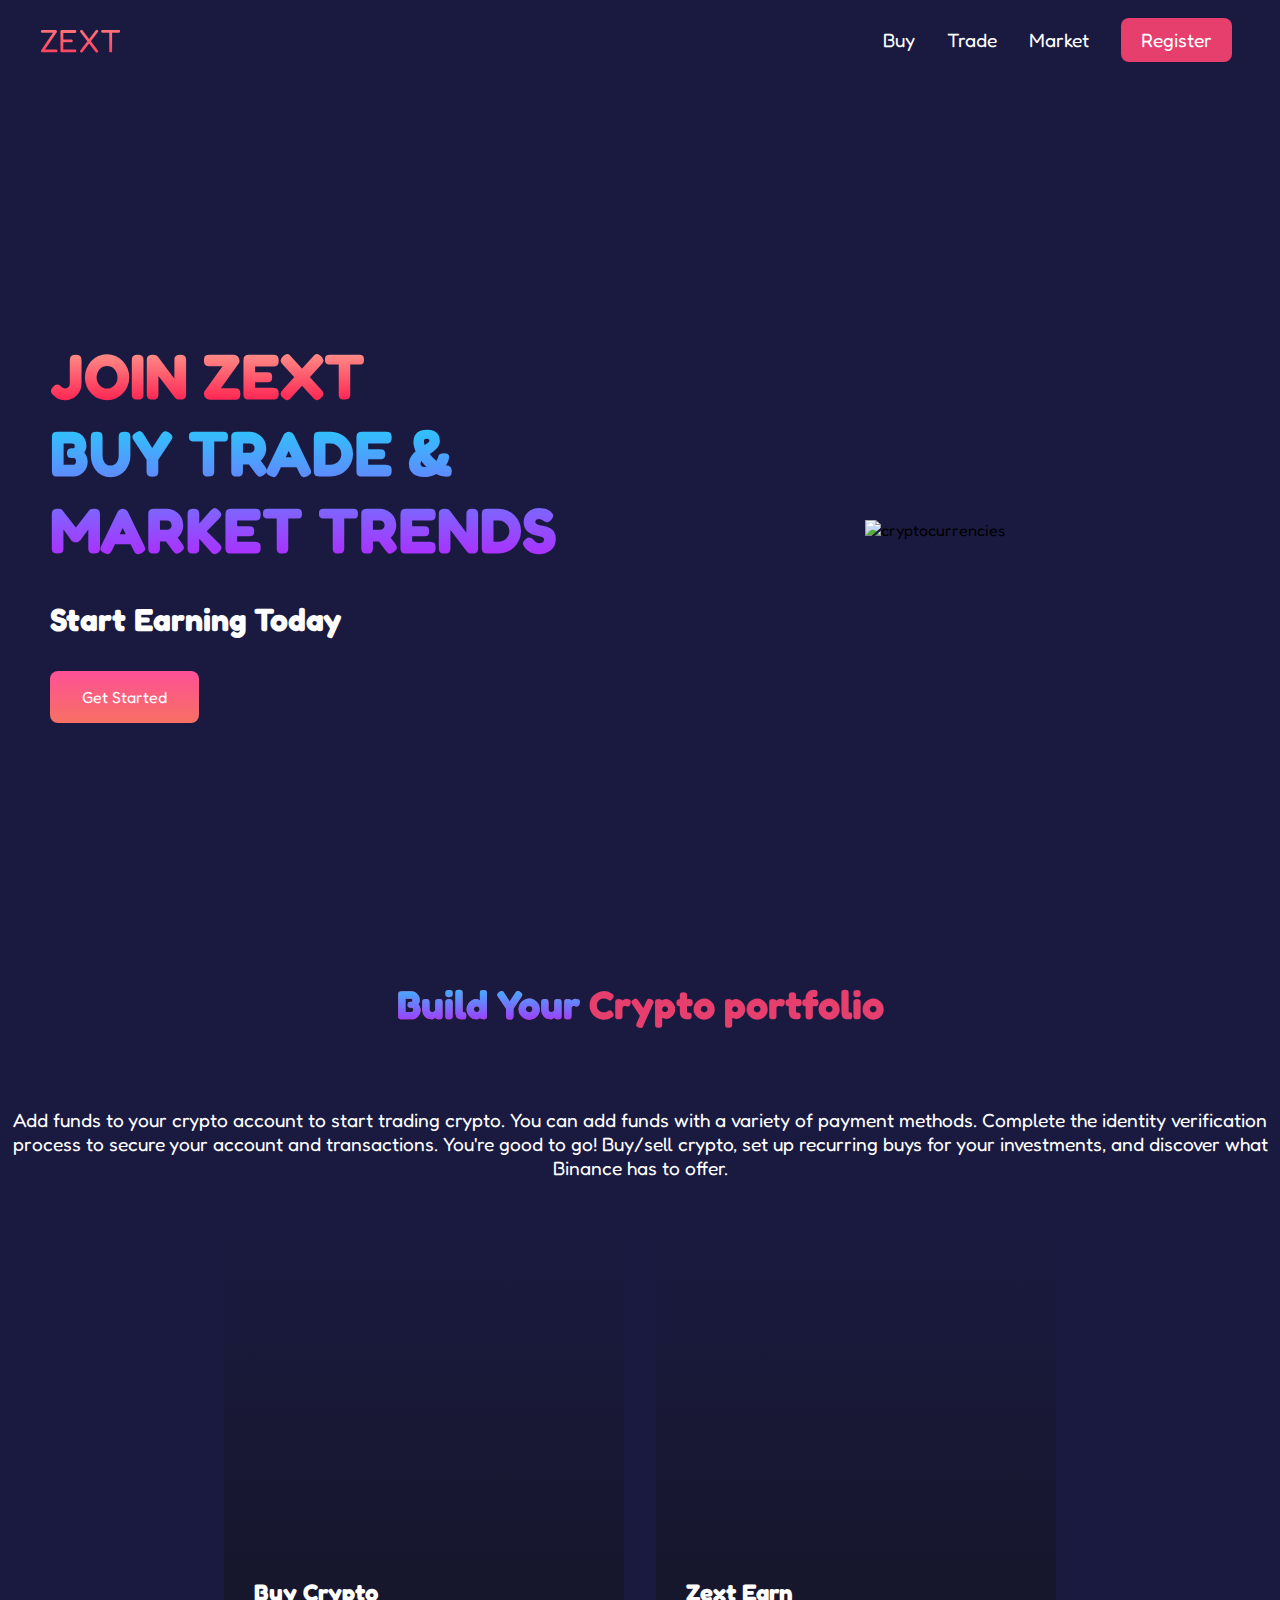
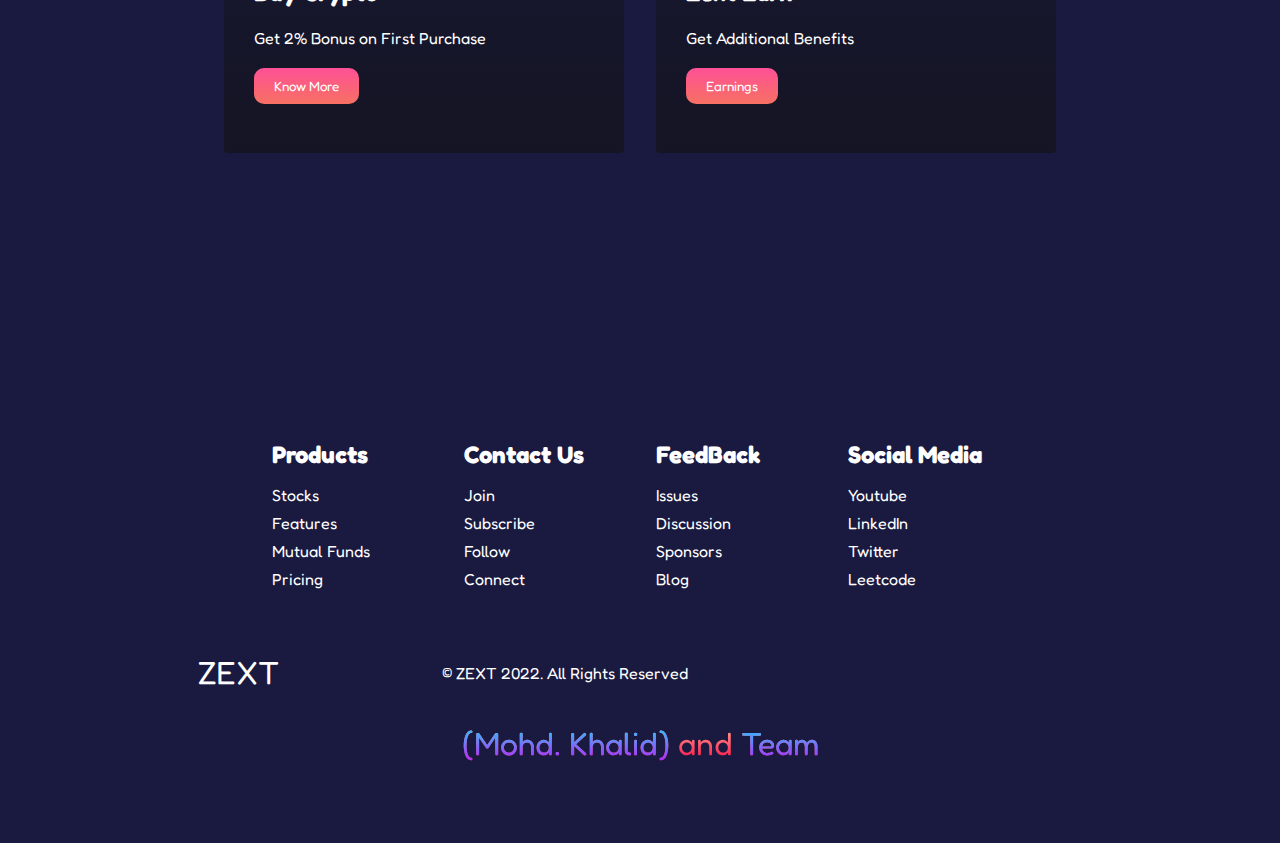
==== index.html @ 1b7ede98 "Updated Footer" ====
<!DOCTYPE html>
<html lang="en">
  <head>
    <meta charset="UTF-8" />
    <meta http-equiv="X-UA-Compatible" content="IE=edge" />
    <meta name="viewport" content="width=device-width, initial-scale=1.0"
    />
    <meta name="description" content="Zext Website made by Mohd. Khalid using HTML5, CSS3, Javascript, Fontawesome and Bootstrap.">
    <link rel="shortcut icon" href="img/myIcon.ico" type="image/x-icon">  
    <link rel="stylesheet" href="styles/styles.css" />
    <link
      rel="stylesheet"
      href="https://cdnjs.cloudflare.com/ajax/libs/font-awesome/6.1.1/css/all.min.css"
      integrity="sha512-KfkfwYDsLkIlwQp6LFnl8zNdLGxu9YAA1QvwINks4PhcElQSvqcyVLLD9aMhXd13uQjoXtEKNosOWaZqXgel0g=="
      crossorigin="anonymous"
      referrerpolicy="no-referrer"
    />
    <title>ZEXT |WEBSITE| made by using HTML5, CSS3, Javascript</title>
  </head>
  <body>
    <nav class="navbar">
      <div class="navbar_container">
        <a href="#footer_logo" id="navbar_logo"><i class="fas fa-gem"></i>ZEXT</a>
        <div class="navbar_toggle" id="mobile_menu">
          <span class="bar"></span>
          <span class="bar"></span>
          <span class="bar"></span>
        </div>
        <ul class="navbar_menu">
          <li class="navbar_item">
            <a href="index.html" class="navbar_links"> Buy </a>
          </li>
          <li class="navbar_item">
            <a href="about.html" class="navbar_links"> Trade </a>
          </li>
          <li class="navbar_item">
            <a href="products.html" class="navbar_links"> Market </a>
          </li>
          <li class="navbar_btn">
            <a href="sign_up.html" class="btn"> Register </a>
          </li>
        </ul>
      </div>
    </nav>

    <!-- Hero Section -->
    <div class="main">
      <div class="main_container">
        <div class="main_content">
          <h1>
            JOIN ZEXT
          </h1>
          <h2>BUY TRADE & MARKET TRENDS</h2>
          <p>Start Earning Today</p>
          <button class="main_btn"><a href="sign_up.html" target="_blank">Get Started</a></button>
        </div>
        <div class="main_img_container">
          <img src="img/portfolio-display.svg" alt="cryptocurrencies" id="main_img">
        </div>
      </div>
    </div>

    <!-- Service Section -->
    <div class="services">
      <h1><span class="name">Build Your   </span>Crypto portfolio </h1>
      <p class="para">Add funds to your crypto account to start trading crypto. You can add funds with a variety of payment methods. Complete the identity verification process to secure your account and transactions. You're good to go! Buy/sell crypto, set up recurring buys for your investments, and discover what Binance has to offer.</p>
      <div class="services_container">
        <div class="services_card">
          <h2>Buy Crypto</h2>
          <p>Get 2% Bonus on First Purchase</p>
          <button>
            <a
              href="#"
              class="know"
              >Know More</a
            >
          </button>
        </div>
        <div class="services_card">
          <h2>Zext Earn</h2>
          <p>Get Additional Benefits</p>
          <button>
            <a
              href="about.html"
              class="know"
              >Earnings</a
            >
          </button>
        </div>
      </div>
    </div>

    <!-- footer Section -->

    <footer>
      <div class="footer_container">
        <div class="footer_links">
          <div class="footer_links_wrapper">
            <div class="footer_links_items">
              <h2 class="team">Products</h2>
              <a
                href="https://in.linkedin.com/in/mohd-khalid-aa41a9148?trk=profile-badge"
                target="_blank"
                >Stocks</a
              >
              <a href="/" target="_blank">Features</a>
              <a href="/" target="_blank">Mutual Funds</a>
              <a href="/" target="_blank">Pricing</a>
            </div>
            <div class="footer_links_items">
              <h2>Contact Us</h2>
              <a href="https://leetcode.com/Khalidcodes19/" target="_blank"
                >Join</a
              >
              <a
                href="https://www.youtube.com/channel/UCZ1AitLCQqGqWTvPZi175YA"
                target="_blank"
                >Subscribe</a
              >
              <a href="https://twitter.com/home" target="_blank">Follow</a>
              <a
                href="https://in.linkedin.com/in/mohd-khalid-aa41a9148?trk=profile-badge"
                target="_blank"
                >Connect</a
              >
            </div>
          </div>
          <div class="footer_links_wrapper">
            <div class="footer_links_items">
              <h2>FeedBack</h2>
              <a href="https://twitter.com/home" target="_blank">Issues</a>
              <a href="https://leetcode.com/Khalidcodes19/" target="_blank"
                >Discussion</a
              >
              <a
                href="https://www.youtube.com/channel/UCZ1AitLCQqGqWTvPZi175YA"
                target="_blank"
                >Sponsors</a
              >
              <a
                href="https://in.linkedin.com/in/mohd-khalid-aa41a9148?trk=profile-badge"
                target="_blank"
                >Blog</a
              >
            </div>
            <div class="footer_links_items">
              <h2 class="sc">Social Media</h2>
              <a
                href="https://www.youtube.com/channel/UCZ1AitLCQqGqWTvPZi175YA"
                target="_blank"
                >Youtube</a
              >
              <a
                href="https://in.linkedin.com/in/mohd-khalid-aa41a9148?trk=profile-badge"
                target="_blank"
                >LinkedIn</a
              >
              <a
                href="https://twitter.com/home"
                class="social_icon_link"
                target="_blank"
                >Twitter</a
              >
              <a href="https://leetcode.com/Khalidcodes19/" target="_blank"
                >Leetcode</a
              >
            </div>
          </div>
        </div>
        <div class="social_media">
          <div class="social_media_wrap">
            <div>
              <a href="#" id="footer_logo"><i class="fas fa-gem"></i>ZEXT</a>
            </div>
            <p class="website_rights">© ZEXT 2022. All Rights Reserved</p>
            <div class="social_icons">
              <a
                href="https://www.youtube.com/channel/UCZ1AitLCQqGqWTvPZi175YA"
                class="social_icon_link"
                target="_blank"
              >
                <i class="fab fa-youtube fa-2x"></i>
              </a>
              <a
                href="https://in.linkedin.com/in/mohd-khalid-aa41a9148?trk=profile-badge"
                class="social_icon_link"
                target="_blank"
              >
                <i class="fab fa-linkedin fa-2x"></i> </a
              ><a
                href="https://twitter.com/home"
                class="social_icon_link"
                target="_blank"
              >
                <i class="fab fa-twitter fa-2x"></i> </a
              ><a
                href="https://leetcode.com/Khalidcodes19/"
                target="_blank"
                class="social_icon_link"
              >
                <i class="fa-solid fa-code fa-2x"></i>
              </a>
            </div>
          </div>
        </div>
        <p id="made_by">
          <a href="#"
            ><span class="auto_type"></span>
            <span class="name">(Mohd. Khalid)</span> and
            <span class="type name">Team</span></a
          >
        </p>
      </div>
    </footer>
  </body>
  <script src="scripts/app.js"></script>
  <script src="https://cdn.jsdelivr.net/npm/typed.js@2.0.12"></script>
  <script>
    var typed = new Typed(".auto_type", {
      strings: ["Developed By", "Designed By"],
      typeSpeed: 80,
      backSpeed: 80,
      loop: true,
    });
  </script>
</html>
---- styles/styles.css ----
@import url("https://fonts.googleapis.com/css2?family=Fredoka&display=swap");

* {
  margin: 0;
  padding: 0;
  box-sizing: border-box;
  font-family: "Fredoka", sans-serif;
}

:root {
  --color-bacground: #1a1a40;
  --color-white: #fff;
  --color-logo: #c74b50;
  --color-section: #e63e6d;
  --color-buttonHover: #b42b51;
  --color-linksHover: #e63e6d;
  --color_mobileNavBg: #0f044c;
  --color-btnHover: #4837ff;
}


html::-webkit-scrollbar{
  width: 1em;
}

html::-webkit-scrollbar-track{
  background: #665ae7;
  border-radius: 100vw;
  margin-block: 0.5em;
}

html::-webkit-scrollbar-thumb{
  background: hwb(245 35% 9%);
  border: 0.25em solid #0f044c;
  border-radius: 100vw;
}

html::-webkit-scrollbar-thumb:hover {
  background: #1a1a40;
}


@supports (scrollbar-color: hwb(245 35% 9%) #4837ff){
  *{
    scrollbar-color: hwb(245 35% 9%) #4837ff;
    scrollbar-width: thin;
  }
}


html{
  scroll-behavior: smooth;
}


body {
  overflow-x: hidden;

}


.navbar {
  background-color: var(--color-bacground);
  height: 5rem;
  display: flex;
  justify-content: center;
  align-items: center;
  font-size: 1.2rem;
  position: sticky;
  top: 0;
  z-index: 999;
}

.navbar_container {
  display: flex;
  justify-content: space-between;
  height: 5rem;
  z-index: 1;
  width: 100%;
  max-width: 1300px;
  margin: 0 auto;
  padding: 0 2rem;
}

#navbar_logo {
  background: var(--color-logo);
  background-image: linear-gradient(to top, #ff0844 0%, #ffb199 100%);
  -webkit-background-clip: text;
  -moz-background-clip: text;
  -webkit-text-fill-color: transparent;
  -moz-text-fill-color: transparent;
  display: flex;
  align-items: center;
  cursor: pointer;
  text-decoration: none;
  font-size: 2rem;
}

.fa-gem {
  margin-right: 0.5rem;
}


.navbar_menu {
  display: flex;
  align-items: center;
  list-style: none;
  text-align: center;
}

.navbar_items {
  height: 5rem;
}

.navbar_links {
  color: var(--color-white);
  display: flex;
  align-items: center;
  justify-content: center;
  text-decoration: none;
  padding: 0 1rem;
  height: 100%;
}

.navbar_btn {
  display: flex;
  justify-content: center;
  align-items: center;
  padding: 0 1rem;
  width: 100%;
}

.btn {
  display: flex;
  justify-content: center;
  align-items: center;
  text-decoration: none;
  padding: 10px 20px;
  height: 100%;
  width: 100%;
  border: none;
  border-radius: 8px;
  outline: none;
  background: var(--color-section);
  color: var(--color-white);
}

.btn:hover {
  background: var(--color-buttonHover);
  transition: all 0.4s ease-in-out;
  color: var(--color-btnHover);
}

.navbar_links:hover {
  color: var(--color-linksHover);
  transition: all 0.3s ease-in;
}

/* Mobile Version */

@media screen and (max-width: 960px) {
  .navbar_container {
    display: flex;
    justify-content: space-between;
    height: 5rem;
    z-index: 1;
    width: 100%;
    max-width: 1300px;
    padding: 0;
  }

  .navbar_menu {
    display: flex;
    flex-direction: column;
    justify-content: center;
    text-align: center;
    margin: 0;
    width: 100%;
    position: absolute;
    top: -1000px;
    opacity: 0;
    transition: all 0.5s ease-in;
    height: 50vh;
    z-index: -1;
    background: var(--color_mobileNavBg);
  }

  .navbar_menu.active {
    top: 100%;
    opacity: 1;
    transition: all 0.5s ease-out;
    z-index: 99;
    height: 60vh;
    font-size: 1.6rem;
  }

  #navbar_logo {
    padding-left: 2rem;
  }

  .navbar_toggle .bar {
    width: 2rem;
    height: 0.3rem;
    margin: 0.3rem 1rem;
    transition: all 0.5s ease-in-out;
    background: var(--color-white);
  }

  .navbar_item {
    width: 100%;
  }

  .navbar_links {
    text-align: center;
    padding: 2rem;
    width: 100%;
    display: table;
  }

  #mobile_menu {
    position: absolute;
    top: 20%;
    right: 5%;
    transform: translate(5%, 20%);
  }

  .navbar_btn {
    padding-bottom: 2rem;
  }

  .btn {
    display: flex;
    justify-content: center;
    align-items: center;
    width: 80%;
    height: 5rem;
    margin: 0;
    border-radius: 20px;
  }

  /* Creating Hamburger menu(Bars) */

  .navbar_toggle .bar {
    display: block;
    cursor: pointer;
  }

  #mobile_menu.is-active .bar:nth-child(2) {
    opacity: 0;
  }
  #mobile_menu.is-active .bar:nth-child(1) {
    transform: translateY(8px) rotate(45deg);
  }
  #mobile_menu.is-active .bar:nth-child(3) {
    transform: translateY(-8px) rotate(-45deg);
  }
}

/* Hero Section */

.main {
  background-color: var(--color-bacground);
}

.main_container {
  display: grid;
  grid-template-columns: 1fr 1fr;
  align-items: center;
  justify-self: center;
  margin: 0 auto;
  height: 100vh;
  background-color: var(--color-bacground);
  z-index: 1;
  width: 100%;
  max-width: 1300px;
  padding: 0 50px;
}

.main_content h1 {
  font-size: 4rem;
  background-color: var(--color-section);
  background-image: linear-gradient(to top, #ff0844 0%, #ffb199 100%);
  background-size: 100%;
  -webkit-background-clip: text;
  -moz-background-clip: text;
  -webkit-text-fill-color: transparent;
  -moz-text-fill-color: transparent;
}

.main_content h2 {
  font-size: 4rem;
  background-color: var(--color-section);
  background-image: linear-gradient(to top, #b721ff 0%, #21d4fd 100%);
  background-size: 100%;
  -webkit-background-clip: text;
  -moz-background-clip: text;
  -webkit-text-fill-color: transparent;
  -moz-text-fill-color: transparent;
}

.main_content p {
  margin-top: 2rem;
  font-size: 2rem;
  font-weight: 700;
  color: var(--color-white);
}

.main_btn {
  font-size: 1rem;
  background-image: linear-gradient(to top, #f77062 0%, #fe5196 100%);
  padding: 1rem 2rem;
  border: none;
  border-radius: 0.5rem;
  color: var(white);
  margin-top: 2rem;
  cursor: pointer;
  position: relative;
  transition: all 0.3s;
  outline: none;
}

.main_btn a {
  position: relative;
  z-index: 2;
  color: var(--color-white);
  text-decoration: none;
}

.main_btn:after {
  position: absolute;
  content: "";
  top: 0;
  left: 0;
  width: 0;
  height: 100%;
  background: var(--color-btnHover);
  transition: all 0.35s ease-in-out;
  border-radius: 0.4rem;
}

.main_btn:hover {
  color: var(--color-white);
}

.main_btn:hover:after {
  width: 100%;
}

.main_img_container {
  text-align: center;
}

#main_img {
  height: 100%;
  width: 100%;
}

/* Section Mobile Responsive */

@media screen and (max-width: 768px) {
  .main_container {
    display: grid;
    grid-template-columns: auto;
    align-items: center;
    justify-self: center;
    width: 100%;
    margin: 0 auto;
    height: 100vh;
  }

  .main_content {
    text-align: center;
    margin-bottom: 4rem;
  }

  .main_content h1 {
    font-size: 2.5rem;
    margin: 2rem 1rem 0 0;
  }

  .main_content h2 {
    font-size: 2.2rem;
    margin: 3rem 0;

  }

  .main_content p {
    margin: 2rem 0;
    font-size: 1.5rem;
  }

}


/* For Small Screens */

@media screen and (max-width: 360px) {
  .main_content h1 {
    font-size: 2rem;
    margin: 2rem 0.1rem 0 0;
  }


  .main_content h2 {
    font-size: 1rem;
    margin: 2rem 0.1rem 0 0;
  }

  .main_content p {
    margin: 2rem 0.1rem 0 0;
    font-size: 1.5rem;
  }

  .main_btn {
    padding: 0.8rem 2rem;
    margin: 2rem 0.1rem 0 0;
  }

}


.typing{
  display: block;
  height: 4rem;
}

/* Services Section */

.services {
  background: var(--color-bacground);
  display: flex;
  flex-direction: column;
  align-items: center;
  height: 100vh;
}

.para{
  font-size: 1.2rem;
  color: var(--color-white);
  text-align: center;
  margin-bottom: 2rem;

}


#made_by{
  margin-top: 2rem;
}

#made_by a{
  font-size: 2rem;
  text-decoration: none;
  background-color: var(--color-section);
  background-image: linear-gradient(to top, #ff0844 0%, #ffb199 100%);
  background-size: 100%;
  -webkit-background-clip: text;
  -moz-background-clip: text;
  -webkit-text-fill-color: transparent;
  -moz-text-fill-color: transparent;
   
}

.name{
  background-color: var(--color-section);
  background-image: linear-gradient(to top, #b721ff 0%, #21d4fd 100%);
  background-size: 100%;
  -webkit-background-clip: text;
  -moz-background-clip: text;
  -webkit-text-fill-color: transparent;
  -moz-text-fill-color: transparent;
}

.services h1 {
  background-color: var(--color-section);
  background-image: linear-gradient(
    top right,
    #ff8177 0%,
    #ff867a 0%,
    #ff8c7f 21%,
    #f99185 52%,
    #cf556c 78%,
    #b12a5b 100%
  );
  background-size: 100%;
  margin-bottom: 5rem;
  font-size: 2.5rem;
  -webkit-background-clip: text;
  -moz-background-clip: text;
  -webkit-text-fill-color: transparent;
  -moz-text-fill-color: transparent;
}

.services_container {
  display: flex;
  justify-content: center;
  flex-wrap: wrap;
}

.services_card {
  margin: 1rem;
  height: 525px;
  width: 400px;
  border-radius: 4px;
  background-image: linear-gradient(
      to bottom,
      rgba(0, 0, 0, 0) 0%,
      rgba(17, 17, 17, 0.6) 100%
      ),
    url('/img/buy_crypto.avif');
  background-size: cover;
  position: relative;
  color: var(--color-white);

}

.services_card:nth-child(2){
    background-image: linear-gradient(
        to bottom,
        rgba(0, 0, 0, 0) 0%,
        rgba(17, 17, 17, 0.6) 100%
        ),
      url('/img/earning.avif');
}

.services_card button{
  outline: none;
  border-radius: 10px;
}

.about-img{
  margin: 1rem;
  height: 525px;
  width: 400px;
  border-radius: 4px;
  background-image: linear-gradient(
      to bottom,
      rgba(0, 0, 0, 0) 0%,
      rgba(17, 17, 17, 0.6) 100%
      ),
    url('/img/portfolio-section.png');
  background-size: cover;
  position: relative;
  color: var(--color-white);
}

.about-img:nth-child(2){
  background-image: linear-gradient(
    to bottom,
    rgba(0, 0, 0, 0) 0%,
    rgba(17, 17, 17, 0.6) 100%
    ),
  url('/img/foreground-image-dark.png');
}

.about-img button a{
  text-decoration: none;
  color: var(--color-white);
}


.crypto{
  display: grid;
  grid-template-columns: 1fr 1fr 1fr;
  width: 40rem;
  font-size: 14px;
  color: var(--color-white);
  box-shadow: 80px 5px 80px 80px var(--color-btnHover);
  border-radius: 30px;
}

.crypto img{
  width: 40px;
  margin-right: 10px;
}

.coin{
  margin: 15px 0;
}

.coin p{
  color: #f2a900;
}

.product{
  margin: 1rem;
  height: 525px;
  width: 400px;
  border-radius: 4px;
  background-image: linear-gradient(
      to bottom,
      rgba(0, 0, 0, 0) 0%,
      rgba(17, 17, 17, 0.6) 100%
      ),
    url('/img/crypto.avif');
  background-size: cover;
  position: relative;
  color: var(--color-white);
}

.product:nth-child(2){
  background-image: linear-gradient(
    to bottom,
    rgba(0, 0, 0, 0) 0%,
    rgba(17, 17, 17, 0.6) 100%
    ),
  url('/img/invest.avif');
}


.services h2{
    position: absolute;
    top: 350px;
    left: 30px;
}

.services_card p{
    position: absolute;
    top: 400px;
    left: 30px;
}

.services_card h2:hover{
  transition: all 0.5s ease-in-out;
  color: rgb(223, 216, 216);
  font-size: 1.55rem;
}

.services_card p:hover{
  transition: all 0.5s ease-in-out;
  color: rgb(223, 216, 216);
  font-size: 1.01rem;
}


.services_card button{
    color: var(--color-white);
    padding: 10px 20px;
    border: none;
    outline: none;
    border-radius: none;
    background: var(--color-section);
    position: absolute;
    top: 440px;
    left: 30px;
    font: 1rem;
    cursor: pointer;
    position: relative;
    transition: all 0.3s;
    outline: none;
    background-image: linear-gradient(to top, #f77062 0%, #fe5196 100%);
}

.services_card button a{
  position: relative;
  z-index: 2;
  color: var(--color-white);
  text-decoration: none;
}

.know{
  text-decoration: none;
  color: var(--color-white);
  background: none;
}

.services_card button:after{
  position: absolute;
  content: "";
  top: 0;
  left: 0;
  width: 0;
  height: 100%;
  background: #665ae7;
  transition: all 0.35s ease-in-out;
  border-radius: 0.4rem;
}

.services_card button:hover{
  color: var(--color-white);
}

.services_card button:hover:after{
  width: 100%;
}


.services_card:hover{
    transform: scale(1.075);
    transition: 0.25s ease-in-out;
    cursor: pointer;
}


/* Card Section */

@media screen and (max-width: 960px){
    .services{
        height: 1600px;
    }

    .services h1{
        font-size: 2rem;
        margin-top: 10rem;
    }
    .crypto{
      display: grid;
      width: 25rem;
      grid-template-columns: 3fr 3fr 3fr;
      box-shadow: 80px 5px 80px 80px var(--color-btnHover);
    }
}

@media screen and (max-width: 480px){
    .services{
        height: 1400px;
    }

    .services h1{
        font-size: 2rem;
        margin-top: 10rem;
    }

    .services_card{
        width: 300px;
    }

    .crypto{
      display: grid;
      width: 17.5rem;
      grid-template-columns: 3fr 3fr 3fr;
      box-shadow: 80px 5px 80px 80px var(--color-btnHover);
    }


}


/* Footer  */

.footer_container{
    background-color: var(--color-bacground);
    padding: 5rem 0;
    display: flex;
    flex-direction: column;
    justify-content: center;
    align-items: center;

}

#footer_logo{
    color: var(--color-white);
    display: flex;
    align-items: center;
    cursor: pointer;
    text-decoration: none;
    font-size: 2rem;
}

.footer_links{
    width: 100%;
    max-width: 1000px;
    margin-top: 4rem;
    display: flex;
    justify-content: center;
}

.footer_links_wrapper{
    display: flex;

}

.footer_links_items{
    display: flex;
    flex-direction: column;
    align-items: flex-start;
    margin: 1rem;
    text-align: left;
    width: 160px;
    box-sizing: border-box;
}


.footer_links_items h2{
    margin-bottom: 1rem;

}

.footer_links_items > h2{
    color: var(--color-white);

}

.footer_links_items a{
    color: var(--color-white);
    text-decoration: none;
    margin-bottom: 0.5rem;
}

.footer_links_items a:nth-child(2):hover{
    color: #ff0000;
    transition: 0.3s ease-in-out;
}
.footer_links_items a:nth-child(3):hover{
  color: #0077b5;
  transition: 0.3s ease-in-out;
}  
.footer_links_items a:nth-child(4):hover{
  color: #00ACEE;
  transition: 0.3s ease-in-out;
}  
.footer_links_items a:nth-child(5):hover{
  color: #f3d916;
  transition: 0.3s ease-in-out;
}  



/* Social Icons */

.social_icon_link{
    color: var(--color-white);
    font-size: 1rem;
}

.social_media{
    max-width: 1000px;
    width: 100%;

}

.social_media_wrap{
    display: flex;
    justify-content: space-between;
    align-items: center;
    width: 90%;
    max-width: 1000px;
    margin: 40px auto 0 auto;

}

.social_icons{
    display: flex;
    justify-content: space-between;
    align-items: center;
    width: 240px;

}

.social_logo{
    color: var(--color-white);
    justify-self: self-start;
    margin-left: 1.2rem;
    cursor: pointer;
    text-decoration: none;
    font-size: 2rem;
    align-items: center;
    margin-bottom: 1rem;

}

.website_rights{
    color: var(--color-white);

}

@media screen and (max-width: 820px){
    .footer_links{
        padding-top: 2rem;
    }

    #footer_logo{
        margin-bottom: 2rem;
    }

    .website_rights{
        margin-bottom: 2rem;
    }

    .footer_links_wrapper{
        flex-direction: column;
    }

    .social_media_wrap{
        flex-direction: column;
    }
}

@media screen and (max-width: 480px){
    .footer_links_items{
        margin: 0;
        padding: 10px;
        width: 100%;
    }

    #made_by{
      width: 100%;
      text-align: center;
    }

    .name{
      display: block;
    }

    .para{
      font-size: 1rem;
      color:  #FFFDD0;
    }

    .footer_links{
      margin: 5rem 0.5rem;
    }

    .footer_links a{
      margin: 0.2rem 2rem;
    }

    .team{
      margin-left: 2rem;
    }

}
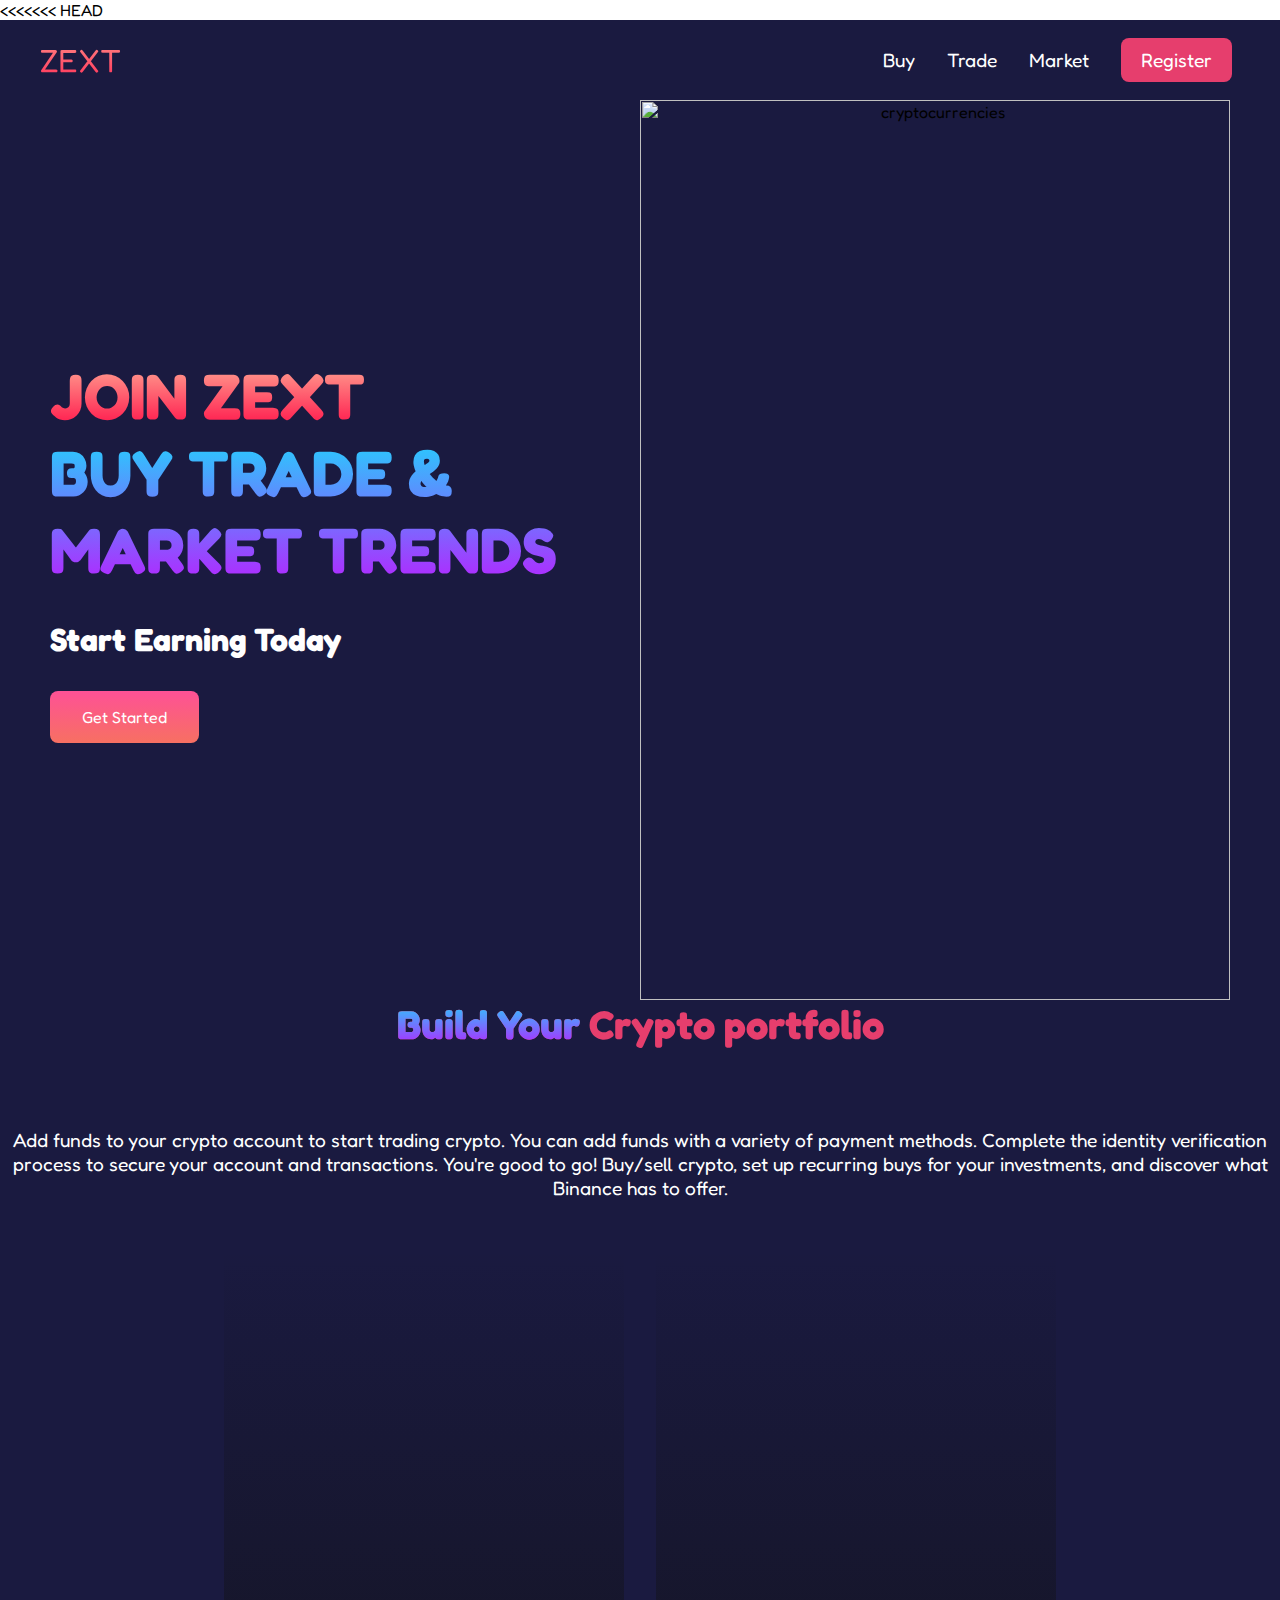
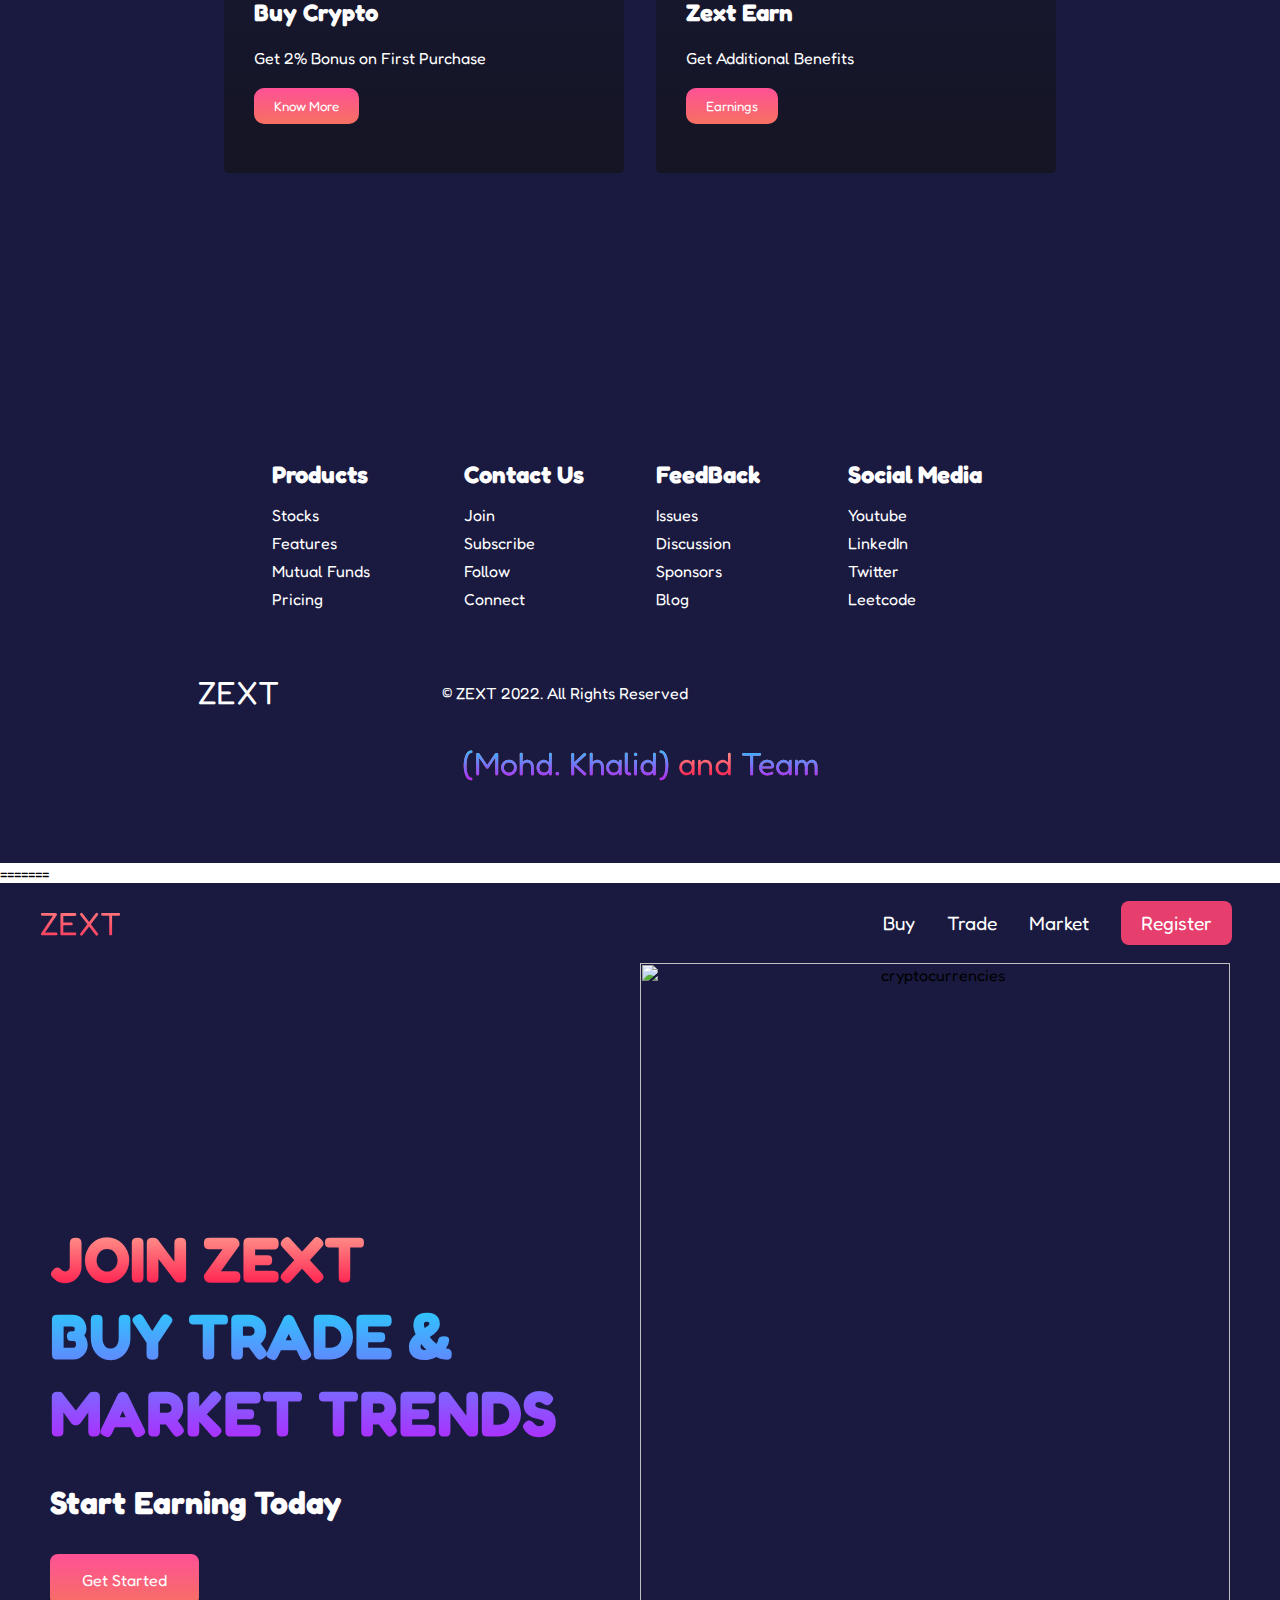
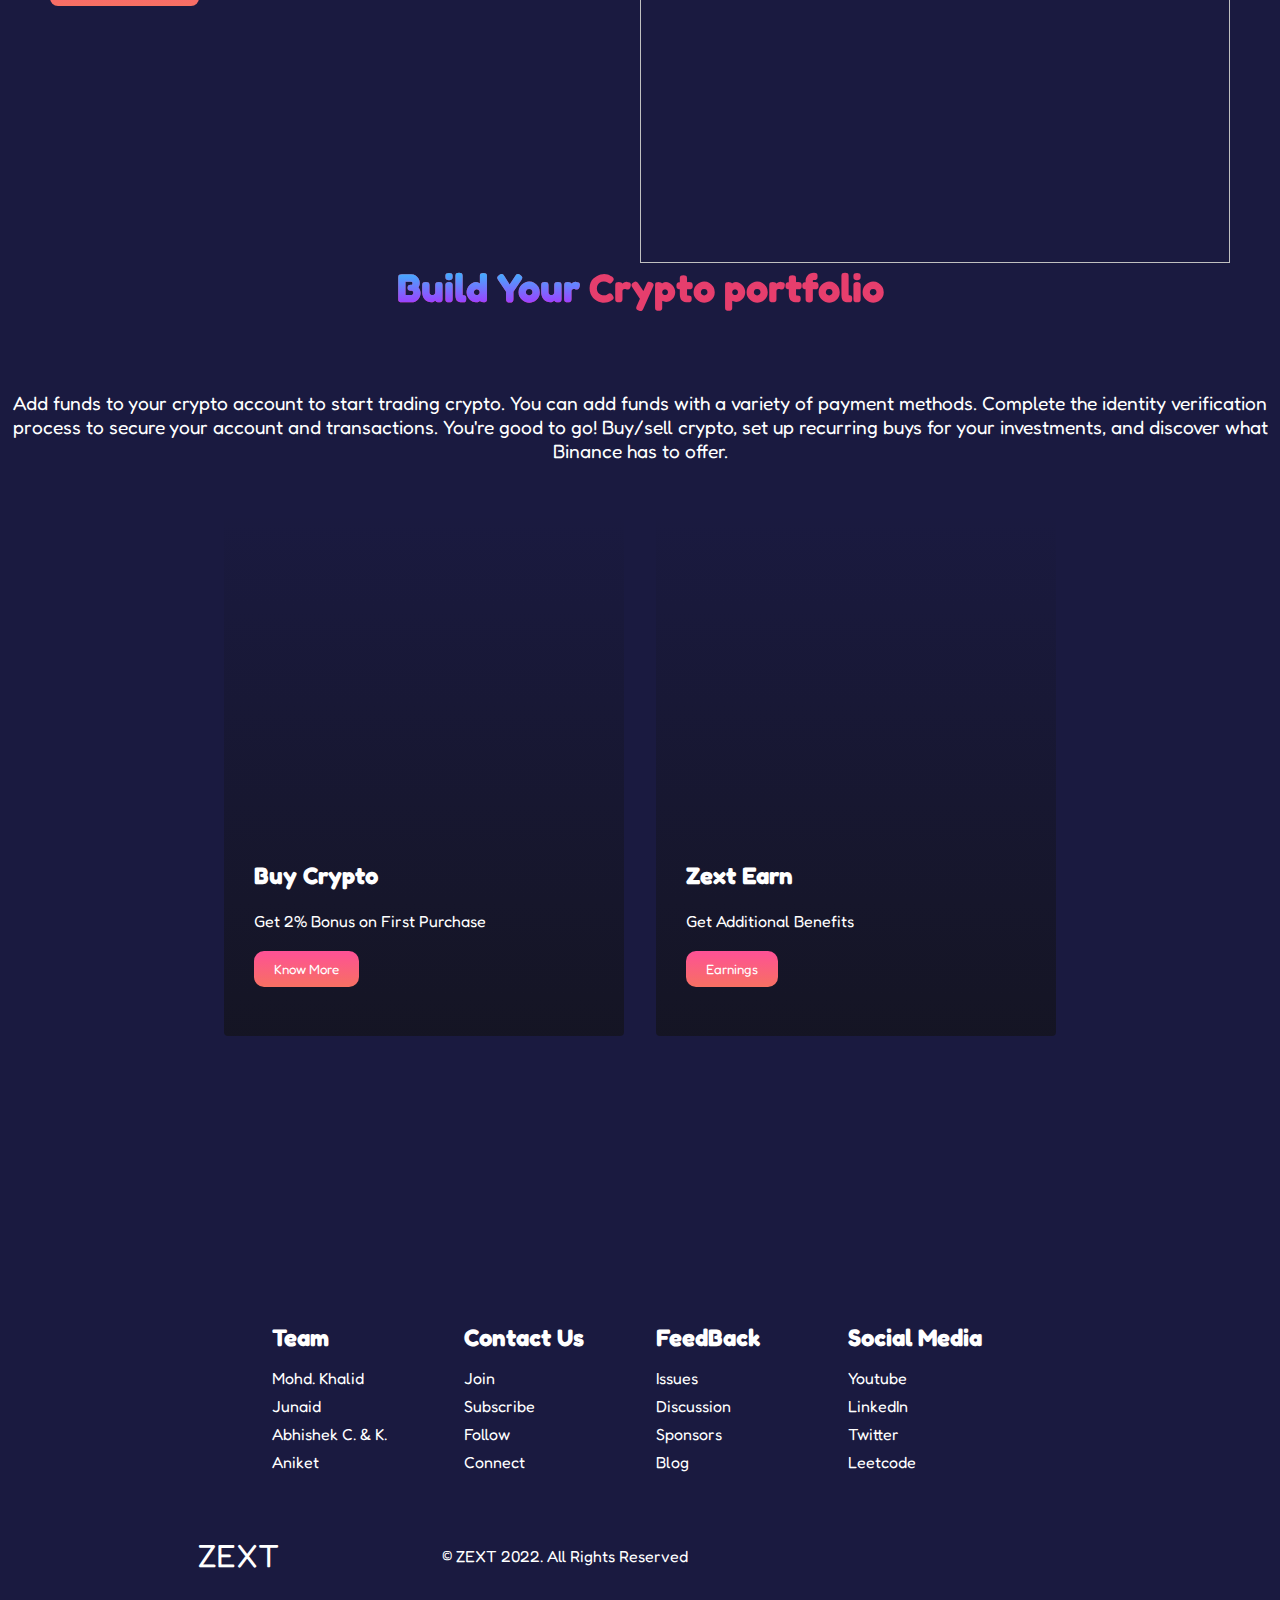
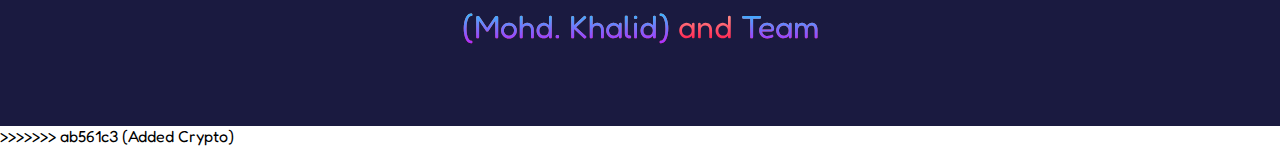
==== commit 70e8156e: "Swapped img" ====
--- a/index.html
+++ b/index.html
@@ -1,3 +1,4 @@
+<<<<<<< HEAD
 <!DOCTYPE html>
 <html lang="en">
   <head>
@@ -224,3 +225,231 @@
     });
   </script>
 </html>
+=======
+<!DOCTYPE html>
+<html lang="en">
+  <head>
+    <meta charset="UTF-8" />
+    <meta http-equiv="X-UA-Compatible" content="IE=edge" />
+    <meta name="viewport" content="width=device-width, initial-scale=1.0"
+    />
+    <meta name="description" content="Zext Website made by Mohd. Khalid using HTML5, CSS3, Javascript, Fontawesome and Bootstrap.">
+    <link rel="shortcut icon" href="img/myIcon.ico" type="image/x-icon">  
+    <link rel="stylesheet" href="styles/styles.css" />
+    <link
+      rel="stylesheet"
+      href="https://cdnjs.cloudflare.com/ajax/libs/font-awesome/6.1.1/css/all.min.css"
+      integrity="sha512-KfkfwYDsLkIlwQp6LFnl8zNdLGxu9YAA1QvwINks4PhcElQSvqcyVLLD9aMhXd13uQjoXtEKNosOWaZqXgel0g=="
+      crossorigin="anonymous"
+      referrerpolicy="no-referrer"
+    />
+    <title>ZEXT |WEBSITE| made by using HTML5, CSS3, Javascript</title>
+  </head>
+  <body>
+    <nav class="navbar">
+      <div class="navbar_container">
+        <a href="#footer_logo" id="navbar_logo"><i class="fas fa-gem"></i>ZEXT</a>
+        <div class="navbar_toggle" id="mobile_menu">
+          <span class="bar"></span>
+          <span class="bar"></span>
+          <span class="bar"></span>
+        </div>
+        <ul class="navbar_menu">
+          <li class="navbar_item">
+            <a href="index.html" class="navbar_links"> Buy </a>
+          </li>
+          <li class="navbar_item">
+            <a href="about.html" class="navbar_links"> Trade </a>
+          </li>
+          <li class="navbar_item">
+            <a href="products.html" class="navbar_links"> Market </a>
+          </li>
+          <li class="navbar_btn">
+            <a href="sign_up.html" class="btn"> Register </a>
+          </li>
+        </ul>
+      </div>
+    </nav>
+
+    <!-- Hero Section -->
+    <div class="main">
+      <div class="main_container">
+        <div class="main_content">
+          <h1>
+            JOIN ZEXT
+          </h1>
+          <h2>BUY TRADE & MARKET TRENDS</h2>
+          <p>Start Earning Today</p>
+          <button class="main_btn"><a href="sign_up.html" target="_blank">Get Started</a></button>
+        </div>
+        <div class="main_img_container">
+          <img src="img/portfolio-display.svg" alt="cryptocurrencies" id="main_img">
+        </div>
+      </div>
+    </div>
+
+    <!-- Service Section -->
+    <div class="services">
+      <h1><span class="name">Build Your   </span>Crypto portfolio </h1>
+      <p class="para">Add funds to your crypto account to start trading crypto. You can add funds with a variety of payment methods. Complete the identity verification process to secure your account and transactions. You're good to go! Buy/sell crypto, set up recurring buys for your investments, and discover what Binance has to offer.</p>
+      <div class="services_container">
+        <div class="services_card">
+          <h2>Buy Crypto</h2>
+          <p>Get 2% Bonus on First Purchase</p>
+          <button>
+            <a
+              href="#"
+              class="know"
+              >Know More</a
+            >
+          </button>
+        </div>
+        <div class="services_card">
+          <h2>Zext Earn</h2>
+          <p>Get Additional Benefits</p>
+          <button>
+            <a
+              href="about.html"
+              class="know"
+              >Earnings</a
+            >
+          </button>
+        </div>
+      </div>
+    </div>
+
+    <!-- footer Section -->
+
+    <footer>
+      <div class="footer_container">
+        <div class="footer_links">
+          <div class="footer_links_wrapper">
+            <div class="footer_links_items">
+              <h2 class="team">Team</h2>
+              <a
+                href="https://in.linkedin.com/in/mohd-khalid-aa41a9148?trk=profile-badge"
+                target="_blank"
+                >Mohd. Khalid</a
+              >
+              <a href="/" target="_blank">Junaid</a>
+              <a href="/" target="_blank">Abhishek C. & K.</a>
+              <a href="/" target="_blank">Aniket</a>
+            </div>
+            <div class="footer_links_items">
+              <h2>Contact Us</h2>
+              <a href="https://leetcode.com/Khalidcodes19/" target="_blank"
+                >Join</a
+              >
+              <a
+                href="https://www.youtube.com/channel/UCZ1AitLCQqGqWTvPZi175YA"
+                target="_blank"
+                >Subscribe</a
+              >
+              <a href="https://twitter.com/home" target="_blank">Follow</a>
+              <a
+                href="https://in.linkedin.com/in/mohd-khalid-aa41a9148?trk=profile-badge"
+                target="_blank"
+                >Connect</a
+              >
+            </div>
+          </div>
+          <div class="footer_links_wrapper">
+            <div class="footer_links_items">
+              <h2>FeedBack</h2>
+              <a href="https://twitter.com/home" target="_blank">Issues</a>
+              <a href="https://leetcode.com/Khalidcodes19/" target="_blank"
+                >Discussion</a
+              >
+              <a
+                href="https://www.youtube.com/channel/UCZ1AitLCQqGqWTvPZi175YA"
+                target="_blank"
+                >Sponsors</a
+              >
+              <a
+                href="https://in.linkedin.com/in/mohd-khalid-aa41a9148?trk=profile-badge"
+                target="_blank"
+                >Blog</a
+              >
+            </div>
+            <div class="footer_links_items">
+              <h2 class="sc">Social Media</h2>
+              <a
+                href="https://www.youtube.com/channel/UCZ1AitLCQqGqWTvPZi175YA"
+                target="_blank"
+                >Youtube</a
+              >
+              <a
+                href="https://in.linkedin.com/in/mohd-khalid-aa41a9148?trk=profile-badge"
+                target="_blank"
+                >LinkedIn</a
+              >
+              <a
+                href="https://twitter.com/home"
+                class="social_icon_link"
+                target="_blank"
+                >Twitter</a
+              >
+              <a href="https://leetcode.com/Khalidcodes19/" target="_blank"
+                >Leetcode</a
+              >
+            </div>
+          </div>
+        </div>
+        <div class="social_media">
+          <div class="social_media_wrap">
+            <div>
+              <a href="#" id="footer_logo"><i class="fas fa-gem"></i>ZEXT</a>
+            </div>
+            <p class="website_rights">© ZEXT 2022. All Rights Reserved</p>
+            <div class="social_icons">
+              <a
+                href="https://www.youtube.com/channel/UCZ1AitLCQqGqWTvPZi175YA"
+                class="social_icon_link"
+                target="_blank"
+              >
+                <i class="fab fa-youtube fa-2x"></i>
+              </a>
+              <a
+                href="https://in.linkedin.com/in/mohd-khalid-aa41a9148?trk=profile-badge"
+                class="social_icon_link"
+                target="_blank"
+              >
+                <i class="fab fa-linkedin fa-2x"></i> </a
+              ><a
+                href="https://twitter.com/home"
+                class="social_icon_link"
+                target="_blank"
+              >
+                <i class="fab fa-twitter fa-2x"></i> </a
+              ><a
+                href="https://leetcode.com/Khalidcodes19/"
+                target="_blank"
+                class="social_icon_link"
+              >
+                <i class="fa-solid fa-code fa-2x"></i>
+              </a>
+            </div>
+          </div>
+        </div>
+        <p id="made_by">
+          <a href="#"
+            ><span class="auto_type"></span>
+            <span class="name">(Mohd. Khalid)</span> and
+            <span class="type name">Team</span></a
+          >
+        </p>
+      </div>
+    </footer>
+  </body>
+  <script src="scripts/app.js"></script>
+  <script src="https://cdn.jsdelivr.net/npm/typed.js@2.0.12"></script>
+  <script>
+    var typed = new Typed(".auto_type", {
+      strings: ["Developed By", "Designed By"],
+      typeSpeed: 80,
+      backSpeed: 80,
+      loop: true,
+    });
+  </script>
+</html>
+>>>>>>> ab561c3 (Added Crypto)
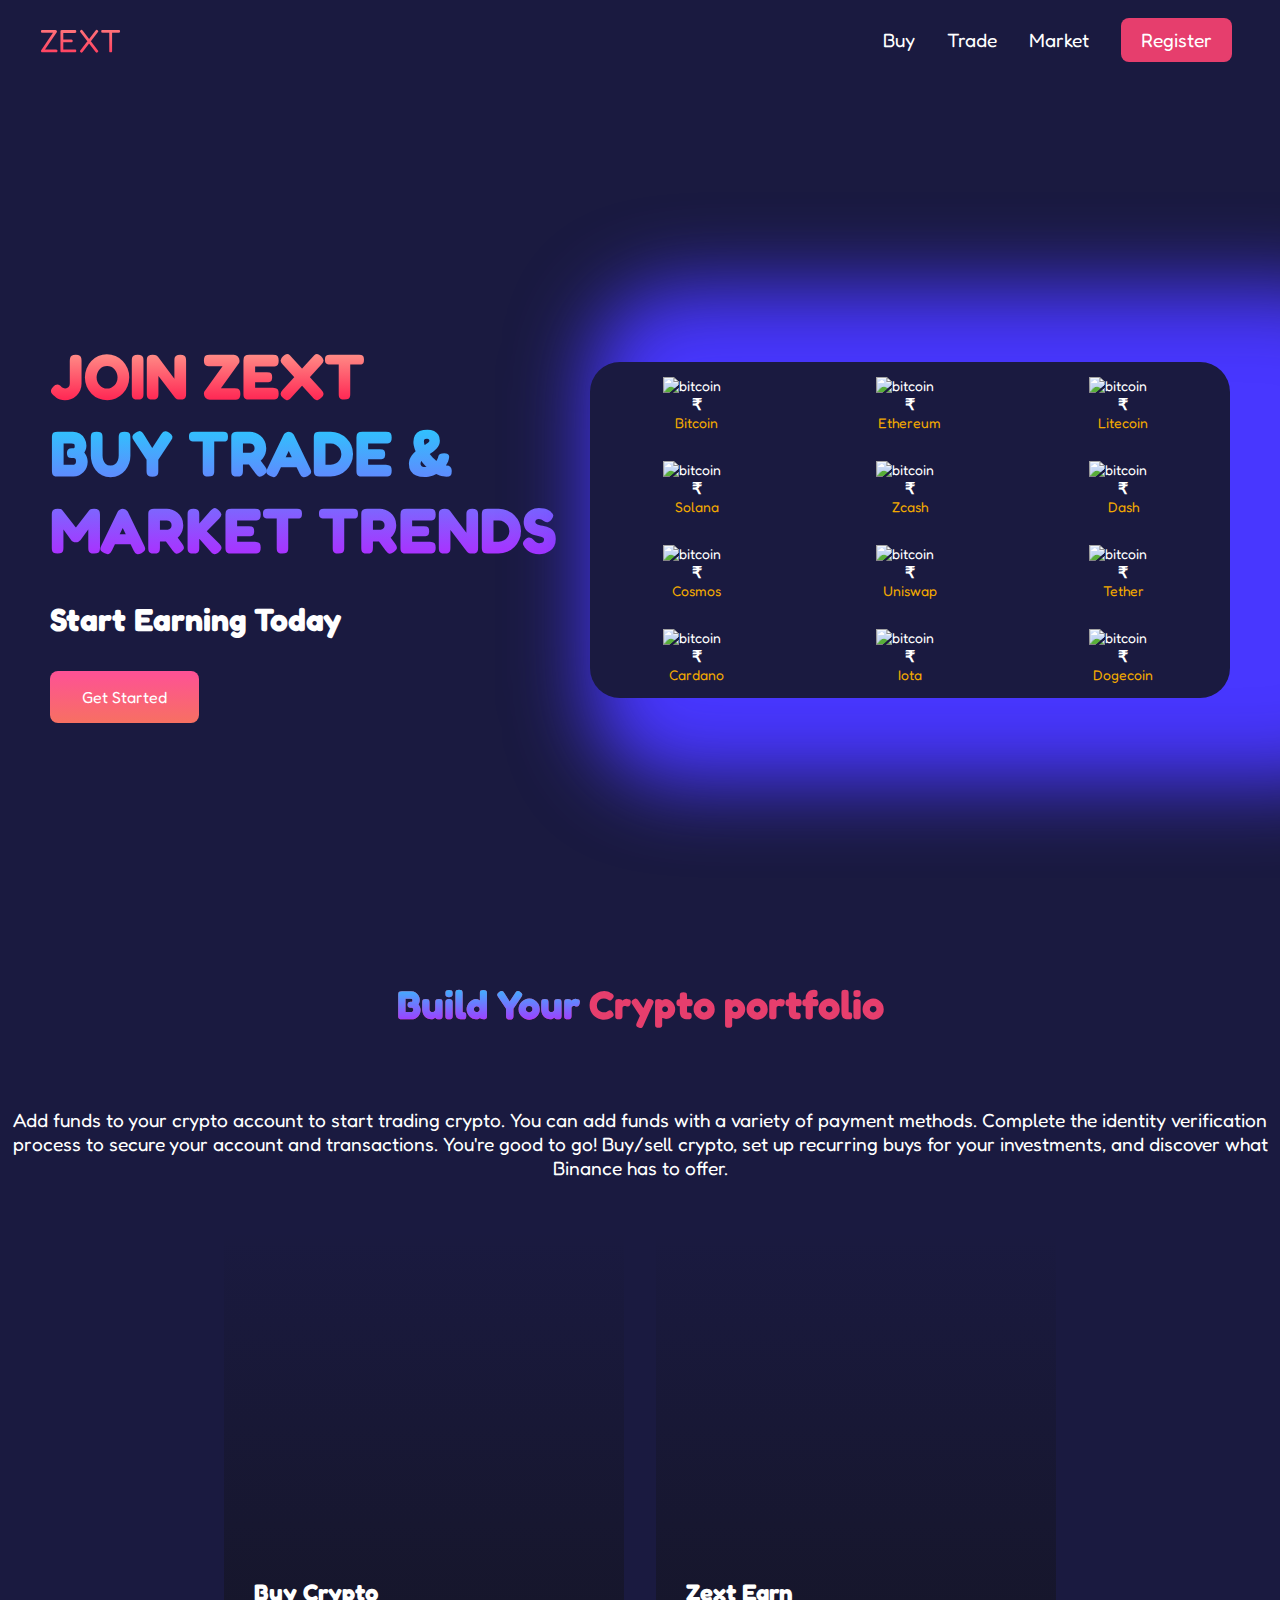
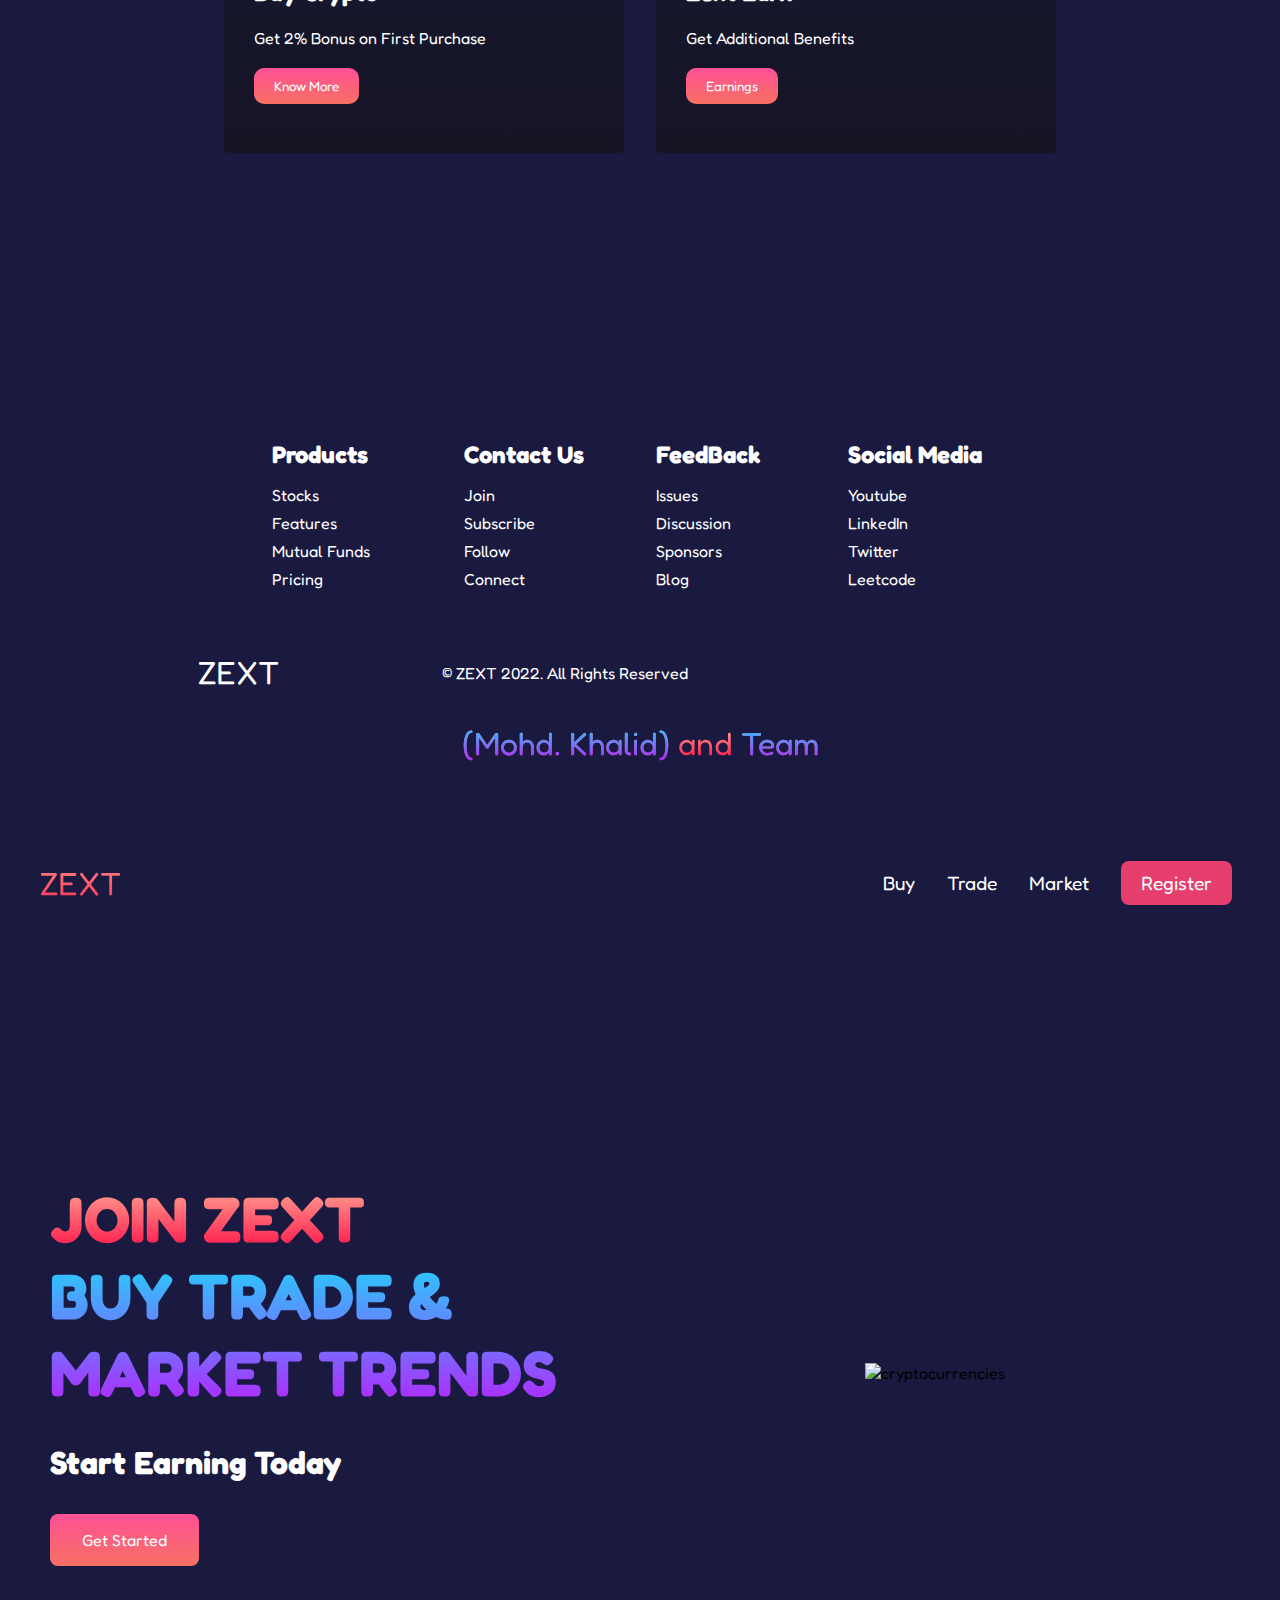
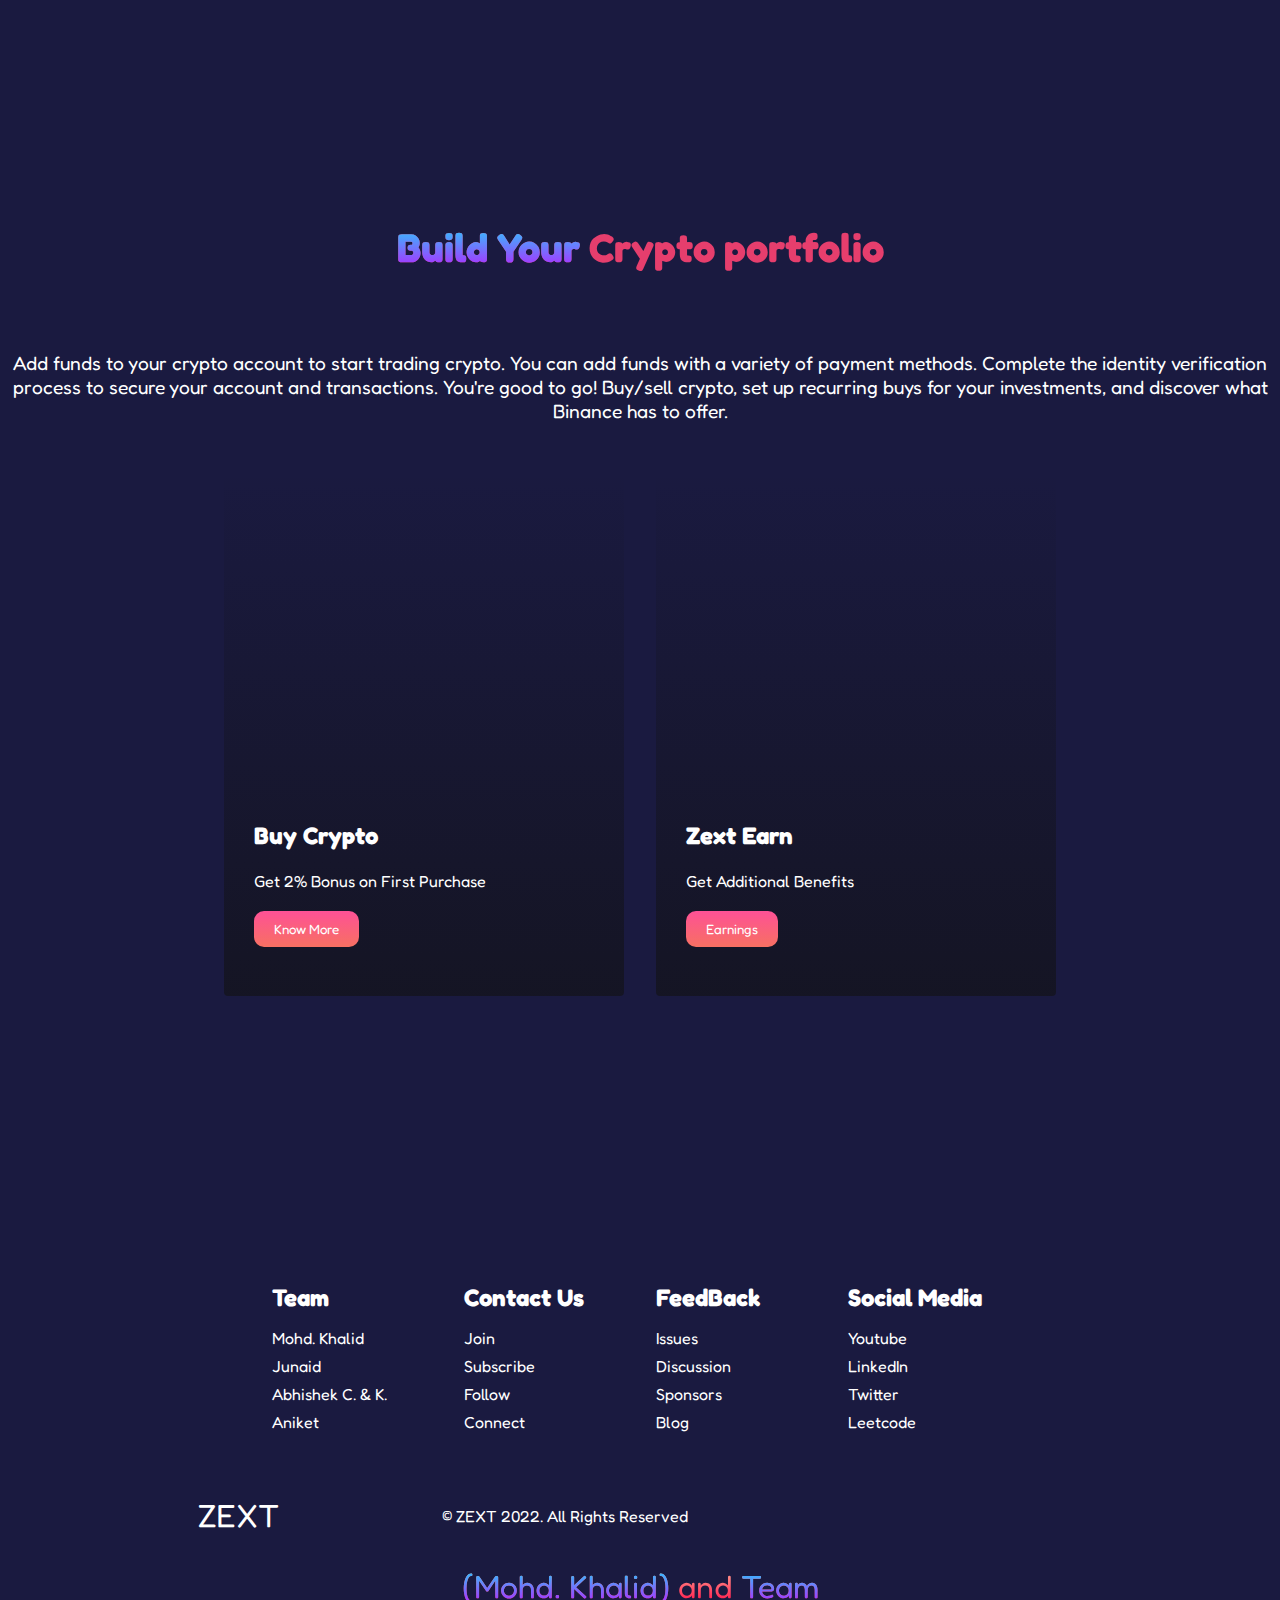
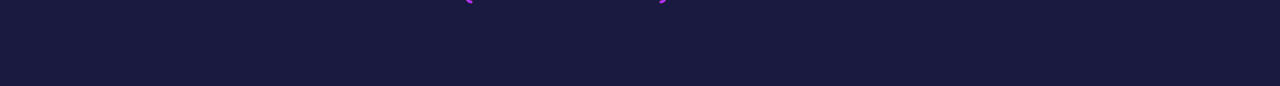
==== commit 9cbeea2a: "Updated Theme" ====
--- a/index.html
+++ b/index.html
@@ -1,231 +1,315 @@
-<<<<<<< HEAD
-<!DOCTYPE html>
-<html lang="en">
-  <head>
-    <meta charset="UTF-8" />
-    <meta http-equiv="X-UA-Compatible" content="IE=edge" />
-    <meta name="viewport" content="width=device-width, initial-scale=1.0"
-    />
-    <meta name="description" content="Zext Website made by Mohd. Khalid using HTML5, CSS3, Javascript, Fontawesome and Bootstrap.">
-    <link rel="shortcut icon" href="img/myIcon.ico" type="image/x-icon">  
-    <link rel="stylesheet" href="styles/styles.css" />
-    <link
-      rel="stylesheet"
-      href="https://cdnjs.cloudflare.com/ajax/libs/font-awesome/6.1.1/css/all.min.css"
-      integrity="sha512-KfkfwYDsLkIlwQp6LFnl8zNdLGxu9YAA1QvwINks4PhcElQSvqcyVLLD9aMhXd13uQjoXtEKNosOWaZqXgel0g=="
-      crossorigin="anonymous"
-      referrerpolicy="no-referrer"
-    />
-    <title>ZEXT |WEBSITE| made by using HTML5, CSS3, Javascript</title>
-  </head>
-  <body>
-    <nav class="navbar">
-      <div class="navbar_container">
-        <a href="#footer_logo" id="navbar_logo"><i class="fas fa-gem"></i>ZEXT</a>
-        <div class="navbar_toggle" id="mobile_menu">
-          <span class="bar"></span>
-          <span class="bar"></span>
-          <span class="bar"></span>
-        </div>
-        <ul class="navbar_menu">
-          <li class="navbar_item">
-            <a href="index.html" class="navbar_links"> Buy </a>
-          </li>
-          <li class="navbar_item">
-            <a href="about.html" class="navbar_links"> Trade </a>
-          </li>
-          <li class="navbar_item">
-            <a href="products.html" class="navbar_links"> Market </a>
-          </li>
-          <li class="navbar_btn">
-            <a href="sign_up.html" class="btn"> Register </a>
-          </li>
-        </ul>
-      </div>
-    </nav>
-
-    <!-- Hero Section -->
-    <div class="main">
-      <div class="main_container">
-        <div class="main_content">
-          <h1>
-            JOIN ZEXT
-          </h1>
-          <h2>BUY TRADE & MARKET TRENDS</h2>
-          <p>Start Earning Today</p>
-          <button class="main_btn"><a href="sign_up.html" target="_blank">Get Started</a></button>
-        </div>
-        <div class="main_img_container">
-          <img src="img/portfolio-display.svg" alt="cryptocurrencies" id="main_img">
-        </div>
-      </div>
-    </div>
-
-    <!-- Service Section -->
-    <div class="services">
-      <h1><span class="name">Build Your   </span>Crypto portfolio </h1>
-      <p class="para">Add funds to your crypto account to start trading crypto. You can add funds with a variety of payment methods. Complete the identity verification process to secure your account and transactions. You're good to go! Buy/sell crypto, set up recurring buys for your investments, and discover what Binance has to offer.</p>
-      <div class="services_container">
-        <div class="services_card">
-          <h2>Buy Crypto</h2>
-          <p>Get 2% Bonus on First Purchase</p>
-          <button>
-            <a
-              href="#"
-              class="know"
-              >Know More</a
-            >
-          </button>
-        </div>
-        <div class="services_card">
-          <h2>Zext Earn</h2>
-          <p>Get Additional Benefits</p>
-          <button>
-            <a
-              href="about.html"
-              class="know"
-              >Earnings</a
-            >
-          </button>
-        </div>
-      </div>
-    </div>
-
-    <!-- footer Section -->
-
-    <footer>
-      <div class="footer_container">
-        <div class="footer_links">
-          <div class="footer_links_wrapper">
-            <div class="footer_links_items">
-              <h2 class="team">Products</h2>
-              <a
-                href="https://in.linkedin.com/in/mohd-khalid-aa41a9148?trk=profile-badge"
-                target="_blank"
-                >Stocks</a
-              >
-              <a href="/" target="_blank">Features</a>
-              <a href="/" target="_blank">Mutual Funds</a>
-              <a href="/" target="_blank">Pricing</a>
-            </div>
-            <div class="footer_links_items">
-              <h2>Contact Us</h2>
-              <a href="https://leetcode.com/Khalidcodes19/" target="_blank"
-                >Join</a
-              >
-              <a
-                href="https://www.youtube.com/channel/UCZ1AitLCQqGqWTvPZi175YA"
-                target="_blank"
-                >Subscribe</a
-              >
-              <a href="https://twitter.com/home" target="_blank">Follow</a>
-              <a
-                href="https://in.linkedin.com/in/mohd-khalid-aa41a9148?trk=profile-badge"
-                target="_blank"
-                >Connect</a
-              >
-            </div>
-          </div>
-          <div class="footer_links_wrapper">
-            <div class="footer_links_items">
-              <h2>FeedBack</h2>
-              <a href="https://twitter.com/home" target="_blank">Issues</a>
-              <a href="https://leetcode.com/Khalidcodes19/" target="_blank"
-                >Discussion</a
-              >
-              <a
-                href="https://www.youtube.com/channel/UCZ1AitLCQqGqWTvPZi175YA"
-                target="_blank"
-                >Sponsors</a
-              >
-              <a
-                href="https://in.linkedin.com/in/mohd-khalid-aa41a9148?trk=profile-badge"
-                target="_blank"
-                >Blog</a
-              >
-            </div>
-            <div class="footer_links_items">
-              <h2 class="sc">Social Media</h2>
-              <a
-                href="https://www.youtube.com/channel/UCZ1AitLCQqGqWTvPZi175YA"
-                target="_blank"
-                >Youtube</a
-              >
-              <a
-                href="https://in.linkedin.com/in/mohd-khalid-aa41a9148?trk=profile-badge"
-                target="_blank"
-                >LinkedIn</a
-              >
-              <a
-                href="https://twitter.com/home"
-                class="social_icon_link"
-                target="_blank"
-                >Twitter</a
-              >
-              <a href="https://leetcode.com/Khalidcodes19/" target="_blank"
-                >Leetcode</a
-              >
-            </div>
-          </div>
-        </div>
-        <div class="social_media">
-          <div class="social_media_wrap">
-            <div>
-              <a href="#" id="footer_logo"><i class="fas fa-gem"></i>ZEXT</a>
-            </div>
-            <p class="website_rights">© ZEXT 2022. All Rights Reserved</p>
-            <div class="social_icons">
-              <a
-                href="https://www.youtube.com/channel/UCZ1AitLCQqGqWTvPZi175YA"
-                class="social_icon_link"
-                target="_blank"
-              >
-                <i class="fab fa-youtube fa-2x"></i>
-              </a>
-              <a
-                href="https://in.linkedin.com/in/mohd-khalid-aa41a9148?trk=profile-badge"
-                class="social_icon_link"
-                target="_blank"
-              >
-                <i class="fab fa-linkedin fa-2x"></i> </a
-              ><a
-                href="https://twitter.com/home"
-                class="social_icon_link"
-                target="_blank"
-              >
-                <i class="fab fa-twitter fa-2x"></i> </a
-              ><a
-                href="https://leetcode.com/Khalidcodes19/"
-                target="_blank"
-                class="social_icon_link"
-              >
-                <i class="fa-solid fa-code fa-2x"></i>
-              </a>
-            </div>
-          </div>
-        </div>
-        <p id="made_by">
-          <a href="#"
-            ><span class="auto_type"></span>
-            <span class="name">(Mohd. Khalid)</span> and
-            <span class="type name">Team</span></a
-          >
-        </p>
-      </div>
-    </footer>
-  </body>
-  <script src="scripts/app.js"></script>
-  <script src="https://cdn.jsdelivr.net/npm/typed.js@2.0.12"></script>
-  <script>
-    var typed = new Typed(".auto_type", {
-      strings: ["Developed By", "Designed By"],
-      typeSpeed: 80,
-      backSpeed: 80,
-      loop: true,
-    });
-  </script>
-</html>
-=======
+<!DOCTYPE html>
+<html lang="en">
+  <head>
+    <meta charset="UTF-8" />
+    <meta http-equiv="X-UA-Compatible" content="IE=edge" />
+    <meta name="viewport" content="width=device-width, initial-scale=1.0"
+    />
+    <meta name="description" content="Zext Website made by Mohd. Khalid using HTML5, CSS3, Javascript, Fontawesome and Bootstrap.">
+    <link rel="shortcut icon" href="img/myIcon.ico" type="image/x-icon">  
+    <link rel="stylesheet" href="styles/styles.css" />
+    <link
+      rel="stylesheet"
+      href="https://cdnjs.cloudflare.com/ajax/libs/font-awesome/6.1.1/css/all.min.css"
+      integrity="sha512-KfkfwYDsLkIlwQp6LFnl8zNdLGxu9YAA1QvwINks4PhcElQSvqcyVLLD9aMhXd13uQjoXtEKNosOWaZqXgel0g=="
+      crossorigin="anonymous"
+      referrerpolicy="no-referrer"
+    />
+    <script src="https://code.jquery.com/jquery-3.6.0.min.js" integrity="sha256-/xUj+3OJU5yExlq6GSYGSHk7tPXikynS7ogEvDej/m4=" crossorigin="anonymous"></script>
+    <title>ZEXT |WEBSITE| made by using HTML5, CSS3, Javascript</title>
+  </head>
+  <body>
+    <nav class="navbar">
+      <div class="navbar_container">
+        <a href="#footer_logo" id="navbar_logo"><i class="fas fa-gem"></i>ZEXT</a>
+        <div class="navbar_toggle" id="mobile_menu">
+          <span class="bar"></span>
+          <span class="bar"></span>
+          <span class="bar"></span>
+        </div>
+        <ul class="navbar_menu">
+          <li class="navbar_item">
+            <a href="index.html" class="navbar_links"> Buy </a>
+          </li>
+          <li class="navbar_item">
+            <a href="about.html" class="navbar_links"> Trade </a>
+          </li>
+          <li class="navbar_item">
+            <a href="products.html" class="navbar_links"> Market </a>
+          </li>
+          <li class="navbar_btn">
+            <a href="sign_up.html" class="btn"> Register </a>
+          </li>
+        </ul>
+      </div>
+    </nav>
+
+    <!-- Hero Section -->
+    <div class="main">
+      <div class="main_container">
+        <div class="main_content">
+          <h1>
+            JOIN ZEXT
+          </h1>
+          <h2>BUY TRADE & MARKET TRENDS</h2>
+          <p>Start Earning Today</p>
+          <button class="main_btn"><a href="sign_up.html" target="_blank">Get Started</a></button>
+        </div>
+        <div class="main_img_container crypto">
+          <div class="coin">
+            <img src="img/bitcoin.png" alt="bitcoin">
+          <div>
+            <h3>₹<span id="bitcoin"></span></h3>
+            <p>Bitcoin</p>
+          </div>
+          </div>
+          <div class="coin">
+            <img src="img/ethereum.png" alt="bitcoin">
+            <div>
+              <h3>₹<span id="ethereum"></span></h3>
+              <p>Ethereum</p>
+            </div>
+          </div>
+          <div class="coin">
+            <img src="img/litecoin.png" alt="bitcoin">
+            <div>
+              <h3>₹<span id="litecoin"></span></h3>
+              <p>Litecoin</p>
+            </div>
+          </div>
+          <div class="coin">
+            <img src="img/solana.png" alt="bitcoin">
+            <div>
+              <h3>₹<span id="solana"></span></h3>
+              <p>Solana</p>
+            </div>
+          </div>
+          <div class="coin">
+            <img src="img/zcash.png" alt="bitcoin">
+            <div>
+              <h3>₹<span id="zcash"></span></h3>
+              <p>Zcash</p>
+            </div>
+          </div>
+          <div class="coin">
+            <img src="img/dash.png" alt="bitcoin">
+            <div>
+              <h3>₹<span id="das"></span></h3>
+              <p>Dash</p>
+            </div>
+          </div>
+          <div class="coin">
+            <img src="img/cosmos.png" alt="bitcoin">
+            <div>
+              <h3>₹<span id="cosmos"></span></h3>
+              <p>Cosmos</p>
+            </div>
+          </div>    
+          <div class="coin">
+            <img src="img/uniswap.png" alt="bitcoin">
+            <div>
+              <h3>₹<span id="uniswap"></span></h3>
+              <p>Uniswap</p>
+            </div>
+          </div> 
+          <div class="coin">
+            <img src="img/tether.png" alt="bitcoin">
+            <div>
+              <h3>₹<span id="tether"></span></h3>
+              <p>Tether</p>
+            </div>
+          </div>
+          <div class="coin">
+            <img src="img/cardano.png" alt="bitcoin">
+            <div>
+              <h3>₹<span id="cardano"></span></h3>
+              <p>Cardano</p>
+            </div>
+          </div>
+          <div class="coin">
+            <img src="img/iota.png" alt="bitcoin">
+            <div>
+              <h3>₹<span id="iot"></span></h3>
+              <p>Iota</p>
+            </div>
+          </div>
+          <div class="coin">
+            <img src="img/dogecoin.png" alt="bitcoin">
+            <div>
+              <h3>₹<span id="dogecoin"></span></h3>
+              <p>Dogecoin</p>
+            </div>
+          </div>
+           
+          
+        </div>
+      </div>
+    </div>
+
+    <!-- Service Section -->
+    <div class="services">
+      <h1><span class="name">Build Your   </span>Crypto portfolio </h1>
+      <p class="para">Add funds to your crypto account to start trading crypto. You can add funds with a variety of payment methods. Complete the identity verification process to secure your account and transactions. You're good to go! Buy/sell crypto, set up recurring buys for your investments, and discover what Binance has to offer.</p>
+      <div class="services_container">
+        <div class="services_card">
+          <h2>Buy Crypto</h2>
+          <p>Get 2% Bonus on First Purchase</p>
+          <button>
+            <a
+              href="#"
+              class="know"
+              >Know More</a
+            >
+          </button>
+        </div>
+        <div class="services_card">
+          <h2>Zext Earn</h2>
+          <p>Get Additional Benefits</p>
+          <button>
+            <a
+              href="about.html"
+              class="know"
+              >Earnings</a
+            >
+          </button>
+        </div>
+      </div>
+    </div>
+
+    <!-- footer Section -->
+
+    <footer>
+      <div class="footer_container">
+        <div class="footer_links">
+          <div class="footer_links_wrapper">
+            <div class="footer_links_items">
+              <h2 class="team">Products</h2>
+              <a
+                href="https://in.linkedin.com/in/mohd-khalid-aa41a9148?trk=profile-badge"
+                target="_blank"
+                >Stocks</a
+              >
+              <a href="/" target="_blank">Features</a>
+              <a href="/" target="_blank">Mutual Funds</a>
+              <a href="/" target="_blank">Pricing</a>
+            </div>
+            <div class="footer_links_items">
+              <h2>Contact Us</h2>
+              <a href="https://leetcode.com/Khalidcodes19/" target="_blank"
+                >Join</a
+              >
+              <a
+                href="https://www.youtube.com/channel/UCZ1AitLCQqGqWTvPZi175YA"
+                target="_blank"
+                >Subscribe</a
+              >
+              <a href="https://twitter.com/home" target="_blank">Follow</a>
+              <a
+                href="https://in.linkedin.com/in/mohd-khalid-aa41a9148?trk=profile-badge"
+                target="_blank"
+                >Connect</a
+              >
+            </div>
+          </div>
+          <div class="footer_links_wrapper">
+            <div class="footer_links_items">
+              <h2>FeedBack</h2>
+              <a href="https://twitter.com/home" target="_blank">Issues</a>
+              <a href="https://leetcode.com/Khalidcodes19/" target="_blank"
+                >Discussion</a
+              >
+              <a
+                href="https://www.youtube.com/channel/UCZ1AitLCQqGqWTvPZi175YA"
+                target="_blank"
+                >Sponsors</a
+              >
+              <a
+                href="https://in.linkedin.com/in/mohd-khalid-aa41a9148?trk=profile-badge"
+                target="_blank"
+                >Blog</a
+              >
+            </div>
+            <div class="footer_links_items">
+              <h2 class="sc">Social Media</h2>
+              <a
+                href="https://www.youtube.com/channel/UCZ1AitLCQqGqWTvPZi175YA"
+                target="_blank"
+                >Youtube</a
+              >
+              <a
+                href="https://in.linkedin.com/in/mohd-khalid-aa41a9148?trk=profile-badge"
+                target="_blank"
+                >LinkedIn</a
+              >
+              <a
+                href="https://twitter.com/home"
+                class="social_icon_link"
+                target="_blank"
+                >Twitter</a
+              >
+              <a href="https://leetcode.com/Khalidcodes19/" target="_blank"
+                >Leetcode</a
+              >
+            </div>
+          </div>
+        </div>
+        <div class="social_media">
+          <div class="social_media_wrap">
+            <div>
+              <a href="#" id="footer_logo"><i class="fas fa-gem"></i>ZEXT</a>
+            </div>
+            <p class="website_rights">© ZEXT 2022. All Rights Reserved</p>
+            <div class="social_icons">
+              <a
+                href="https://www.youtube.com/channel/UCZ1AitLCQqGqWTvPZi175YA"
+                class="social_icon_link"
+                target="_blank"
+              >
+                <i class="fab fa-youtube fa-2x"></i>
+              </a>
+              <a
+                href="https://in.linkedin.com/in/mohd-khalid-aa41a9148?trk=profile-badge"
+                class="social_icon_link"
+                target="_blank"
+              >
+                <i class="fab fa-linkedin fa-2x"></i> </a
+              ><a
+                href="https://twitter.com/home"
+                class="social_icon_link"
+                target="_blank"
+              >
+                <i class="fab fa-twitter fa-2x"></i> </a
+              ><a
+                href="https://leetcode.com/Khalidcodes19/"
+                target="_blank"
+                class="social_icon_link"
+              >
+                <i class="fa-solid fa-code fa-2x"></i>
+              </a>
+            </div>
+          </div>
+        </div>
+        <p id="made_by">
+          <a href="#"
+            ><span class="auto_type"></span>
+            <span class="name">(Mohd. Khalid)</span> and
+            <span class="type name">Team</span></a
+          >
+        </p>
+      </div>
+    </footer>
+  </body>
+  <script src="scripts/app.js"></script>
+  <script src="https://cdn.jsdelivr.net/npm/typed.js@2.0.12"></script>
+  <script>
+    var typed = new Typed(".auto_type", {
+      strings: ["Developed By", "Designed By"],
+      typeSpeed: 80,
+      backSpeed: 80,
+      loop: true,
+    });
+  </script>
+</html>
 <!DOCTYPE html>
 <html lang="en">
   <head>
@@ -452,4 +536,3 @@
     });
   </script>
 </html>
->>>>>>> ab561c3 (Added Crypto)
